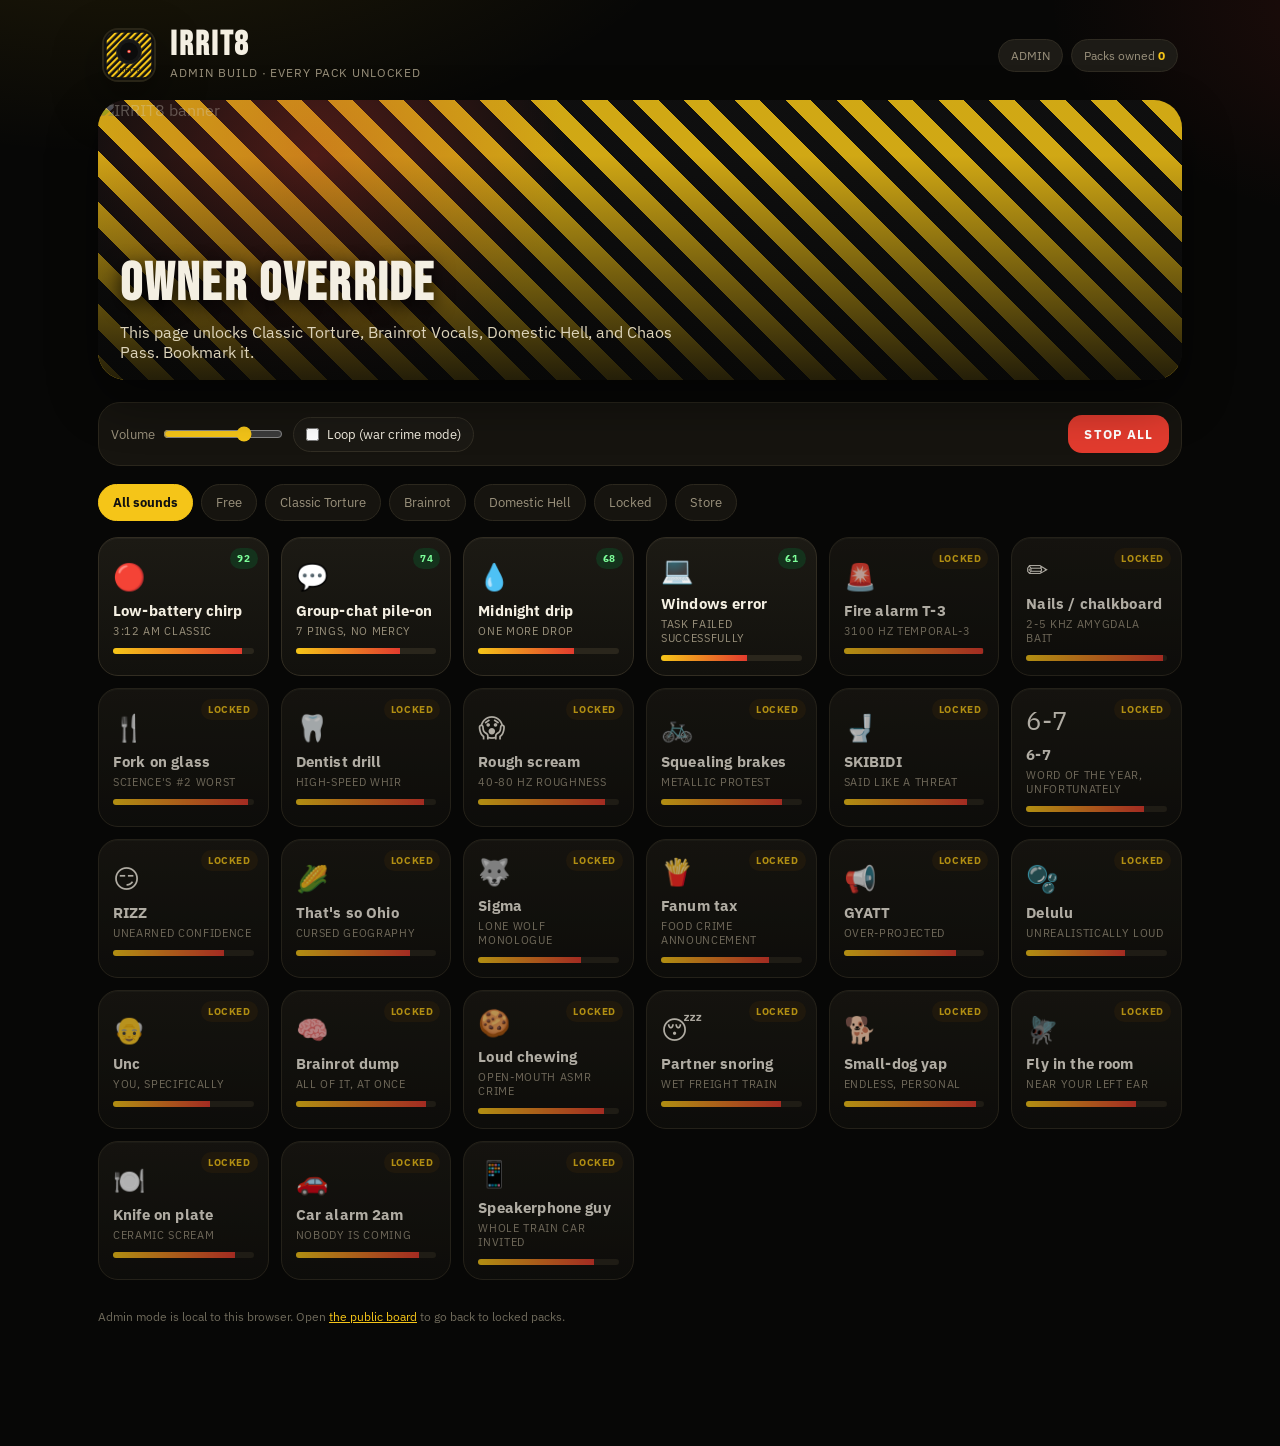
==== admin.html @ ddffb5dc "Add admin build that unlocks every sound pack" ====
<!DOCTYPE html>
<html lang="en">
<head>
  <meta charset="UTF-8" />
  <meta name="viewport" content="width=device-width, initial-scale=1" />
  <title>IRRIT8 Admin — all sounds unlocked</title>
  <meta name="description" content="Admin build of IRRIT8. Every sound pack is unlocked." />
  <meta name="robots" content="noindex" />
  <link rel="icon" href="assets/icon.svg" />
  <link rel="preconnect" href="https://fonts.googleapis.com" />
  <link rel="preconnect" href="https://fonts.gstatic.com" crossorigin />
  <link href="https://fonts.googleapis.com/css2?family=Bebas+Neue&family=IBM+Plex+Sans:wght@400;600;700&display=swap" rel="stylesheet" />
  <link rel="stylesheet" href="styles.css" />
</head>
<body>
  <div class="app">
    <header class="topbar">
      <img class="logo" src="assets/icon.svg" alt="IRRIT8 icon" />
      <div class="brand">
        <h1>IRRIT8</h1>
        <p>Admin build · every pack unlocked</p>
      </div>
      <div class="top-actions">
        <div class="pill admin-pill" id="adminBadge">ADMIN</div>
        <div class="pill">Packs owned <strong id="ownedCount">4</strong></div>
      </div>
    </header>

    <section class="hero">
      <img src="assets/hero.jpg" alt="IRRIT8 banner" />
      <div class="veil"></div>
      <div class="hero-copy">
        <h2>OWNER OVERRIDE</h2>
        <p>This page unlocks Classic Torture, Brainrot Vocals, Domestic Hell, and Chaos Pass. Bookmark it.</p>
      </div>
    </section>

    <div class="controls">
      <label class="ctrl">Volume <input id="vol" type="range" min="0" max="1" step="0.01" value="0.7" /></label>
      <label class="toggle"><input id="loop" type="checkbox" /> Loop (war crime mode)</label>
      <button class="panic" id="panic">STOP ALL</button>
    </div>

    <nav class="tabs">
      <button class="tab active" data-tab="all">All sounds</button>
      <button class="tab" data-tab="free">Free</button>
      <button class="tab" data-tab="classic">Classic Torture</button>
      <button class="tab" data-tab="brainrot">Brainrot</button>
      <button class="tab" data-tab="domestic">Domestic Hell</button>
      <button class="tab" data-tab="locked">Locked</button>
      <button class="tab" id="tab-store" data-view="store">Store</button>
    </nav>

    <main id="board" class="board">
      <div class="grid" id="grid"></div>
    </main>

    <section id="store" class="store">
      <div class="packs" id="packs"></div>
    </section>

    <p class="footnote">
      Admin mode is local to this browser. Open <a href="index.html?admin=0" style="color:#f5c518">the public board</a> to go back to locked packs.
    </p>
  </div>

  <div class="modal-bg" id="modalBg">
    <div class="modal">
      <h3 id="modalTitle">Unlock pack</h3>
      <p id="modalCopy"></p>
      <div class="pay-row">
        <input value="4242 4242 4242 4242" readonly />
      </div>
      <div class="pay-row">
        <input value="09 / 29" readonly />
        <input value="123" readonly />
      </div>
      <button class="confirm" id="confirmBuy">Pretend to pay</button>
      <button class="ghost" id="cancelBuy">Cancel</button>
    </div>
  </div>
  <div class="toast" id="toast"></div>
  <script>window.IRRIT8_ADMIN = true;</script>
  <script src="app.js"></script>
</body>
</html>
---- styles.css ----
:root {
  --bg: #070706;
  --bg-2: #11100c;
  --panel: #16140f;
  --ink: #f4efe2;
  --muted: #9a917c;
  --hazard: #f5c518;
  --hazard-2: #ff8a00;
  --blood: #e23b2e;
  --lock: #3a372e;
  --ok: #7dff9a;
  --shadow: 0 20px 50px rgba(0,0,0,.45);
  --radius: 22px;
  --font: "IBM Plex Sans", "Segoe UI", system-ui, sans-serif;
  --display: "Bebas Neue", "Oswald", "Impact", sans-serif;
}

* { box-sizing: border-box; margin: 0; padding: 0; }
html, body { min-height: 100%; background: var(--bg); color: var(--ink); font-family: var(--font); }
body {
  background:
    radial-gradient(1200px 600px at 10% -10%, rgba(245,197,24,.12), transparent 50%),
    radial-gradient(800px 500px at 110% 0%, rgba(226,59,46,.12), transparent 45%),
    var(--bg);
}
button, input { font-family: inherit; }
button { cursor: pointer; border: 0; background: none; color: inherit; }
img { max-width: 100%; display: block; }

.app { max-width: 1120px; margin: 0 auto; padding: 18px 18px 120px; }

.topbar {
  display: flex; align-items: center; gap: 14px;
  padding: 10px 4px 18px;
}
.logo {
  width: 54px; height: 54px; border-radius: 16px; object-fit: cover;
  box-shadow: var(--shadow); border: 2px solid #2a2618;
}
.brand h1 {
  font-family: var(--display); letter-spacing: .06em; font-size: 34px; line-height: .9;
}
.brand p { color: var(--muted); font-size: 12px; letter-spacing: .08em; text-transform: uppercase; margin-top: 4px; }
.top-actions { margin-left: auto; display: flex; gap: 8px; }
.pill {
  background: #1d1b16; border: 1px solid #2f2b22; border-radius: 999px;
  padding: 8px 12px; font-size: 12px; color: var(--muted);
}
.pill strong { color: var(--hazard); font-weight: 700; }

.hero {
  position: relative; overflow: hidden; border-radius: 28px;
  min-height: 220px; margin-bottom: 22px;
  box-shadow: var(--shadow);
  background:
    radial-gradient(circle at 20% 20%, rgba(226,59,46,.35), transparent 28%),
    repeating-linear-gradient(45deg, #f5c518 0 18px, #111 18px 36px);
}
.hero img { width: 100%; height: 280px; object-fit: cover; filter: saturate(1.05) contrast(1.05); opacity: .35; }
.hero .veil {
  position: absolute; inset: 0;
  background: linear-gradient(180deg, rgba(0,0,0,.15) 20%, rgba(7,7,6,.88) 100%);
}
.hero-copy { position: absolute; left: 22px; right: 22px; bottom: 18px; }
.hero-copy h2 {
  font-family: var(--display); font-size: clamp(28px, 6vw, 54px); letter-spacing: .04em;
  text-shadow: 0 6px 20px #000;
}
.hero-copy p { color: #ddd4bb; max-width: 560px; margin-top: 6px; }

.controls {
  display: flex; flex-wrap: wrap; gap: 10px; align-items: center;
  background: var(--panel); border: 1px solid #2a261c; border-radius: var(--radius);
  padding: 12px; margin-bottom: 18px;
}
.ctrl { display: flex; align-items: center; gap: 8px; color: var(--muted); font-size: 13px; }
input[type="range"] { accent-color: var(--hazard); width: 120px; }
.toggle {
  display: flex; align-items: center; gap: 8px; background: #1b1914;
  border: 1px solid #322e24; border-radius: 999px; padding: 8px 12px; font-size: 13px;
}
.toggle input { accent-color: var(--hazard); }
.panic {
  margin-left: auto; background: var(--blood); color: white; font-weight: 800;
  letter-spacing: .08em; text-transform: uppercase; padding: 10px 16px; border-radius: 14px;
}
.panic:active { transform: scale(.97); }

.tabs {
  display: flex; gap: 8px; margin: 8px 0 16px; overflow-x: auto;
}
.tab {
  background: #16140f; border: 1px solid #2c281e; border-radius: 999px;
  padding: 9px 14px; font-size: 13px; color: var(--muted); white-space: nowrap;
}
.tab.active { background: var(--hazard); color: #111; font-weight: 800; border-color: var(--hazard); }

.grid {
  display: grid; grid-template-columns: repeat(auto-fill, minmax(150px, 1fr));
  gap: 12px;
}

.pad {
  position: relative; background: linear-gradient(180deg, #1c1a14, #12110d);
  border: 1px solid #322d22; border-radius: 20px; min-height: 132px;
  padding: 14px; text-align: left; overflow: hidden;
  box-shadow: inset 0 1px 0 rgba(255,255,255,.04);
  transition: transform .12s ease, border-color .12s ease;
}
.pad:hover { border-color: #5a4f2e; transform: translateY(-2px); }
.pad.playing {
  border-color: var(--hazard);
  box-shadow: 0 0 0 1px var(--hazard), 0 12px 30px rgba(245,197,24,.18);
  animation: pulse .18s linear infinite alternate;
}
.pad.locked { opacity: .72; }
.emoji { font-size: 26px; display: block; margin-bottom: 8px; }
.pad h3 { font-size: 15px; font-weight: 700; letter-spacing: .01em; }
.pad .meta { color: var(--muted); font-size: 11px; margin-top: 4px; text-transform: uppercase; letter-spacing: .06em; }
.rating {
  margin-top: 10px; height: 6px; background: #2a261c; border-radius: 99px; overflow: hidden;
}
.rating span { display: block; height: 100%; background: linear-gradient(90deg, var(--hazard), var(--blood)); }
.lock-badge, .owned-badge {
  position: absolute; top: 10px; right: 10px; font-size: 10px; font-weight: 800;
  letter-spacing: .06em; text-transform: uppercase; padding: 4px 7px; border-radius: 999px;
}
.lock-badge { background: #2b2110; color: var(--hazard); }
.owned-badge { background: #14321c; color: var(--ok); }

@keyframes pulse { from { filter: brightness(1); } to { filter: brightness(1.18); } }

.store { display: none; }
.store.show { display: block; }
.board.hide { display: none; }

.packs { display: grid; grid-template-columns: repeat(auto-fit, minmax(250px, 1fr)); gap: 16px; }
.pack {
  background: var(--panel); border: 1px solid #2c281e; border-radius: 24px; overflow: hidden;
  box-shadow: var(--shadow);
}
.pack img { width: 100%; height: 210px; object-fit: cover; object-position: center top; }
.pack-art {
  height: 150px; display: flex; align-items: flex-end; padding: 14px;
  font-family: var(--display); font-size: 28px; letter-spacing: .04em;
  color: #fff; text-shadow: 0 2px 10px #000;
}
.pack-art-classic { background: linear-gradient(160deg, #5a3a10, #1a1208 60%, #e23b2e); }
.pack-art-brainrot { background: linear-gradient(160deg, #6b2bff, #1a0828 55%, #00e5ff); }
.pack-art-domestic { background: linear-gradient(160deg, #c9a227, #1c1608 60%, #6b4a16); }
.pack-art-chaos { background: linear-gradient(160deg, #f5c518, #111 50%, #e23b2e); }
.pack-body { padding: 16px; }
.pack-body h3 { font-family: var(--display); font-size: 28px; letter-spacing: .04em; }
.price { color: var(--hazard); font-weight: 800; font-size: 22px; margin: 6px 0 10px; }
.pack-body p { color: var(--muted); font-size: 14px; line-height: 1.45; }
.buy, .owned {
  margin-top: 14px; width: 100%; border-radius: 14px; padding: 12px; font-weight: 800;
  letter-spacing: .06em; text-transform: uppercase;
}
.buy { background: var(--hazard); color: #14110a; }
.buy:hover { filter: brightness(1.06); }
.owned { background: #1c2a1e; color: var(--ok); border: 1px solid #2a4a32; }

.modal-bg {
  position: fixed; inset: 0; background: rgba(0,0,0,.72); display: none;
  align-items: center; justify-content: center; z-index: 40; padding: 18px;
}
.modal-bg.show { display: flex; }
.modal {
  width: min(420px, 100%); background: #16140f; border: 1px solid #3a3426;
  border-radius: 24px; padding: 22px; box-shadow: var(--shadow);
}
.modal h3 { font-family: var(--display); font-size: 32px; letter-spacing: .04em; }
.modal p { color: var(--muted); margin: 8px 0 16px; }
.pay-row { display: flex; gap: 8px; margin-bottom: 10px; }
.pay-row input {
  flex: 1; background: #0e0d0a; border: 1px solid #322d22; color: var(--ink);
  border-radius: 12px; padding: 12px;
}
.confirm { width: 100%; background: var(--hazard); color: #111; font-weight: 800; padding: 12px; border-radius: 12px; text-transform: uppercase; letter-spacing: .06em; }
.ghost { width: 100%; margin-top: 8px; color: var(--muted); padding: 8px; }

.toast {
  position: fixed; left: 50%; bottom: 24px; transform: translateX(-50%) translateY(20px);
  background: #1c1a14; border: 1px solid #3d3728; color: var(--ink);
  padding: 10px 14px; border-radius: 999px; opacity: 0; pointer-events: none;
  transition: .25s ease; z-index: 50;
}
.toast.show { opacity: 1; transform: translateX(-50%) translateY(0); }

.footnote {
  margin-top: 28px; color: #6f6a5b; font-size: 12px; line-height: 1.5;
}
.footnote strong { color: #9a917c; }

@media (max-width: 640px) {
  .hero img { height: 220px; }
  .panic { margin-left: 0; width: 100%; }
  .controls { align-items: stretch; }
}
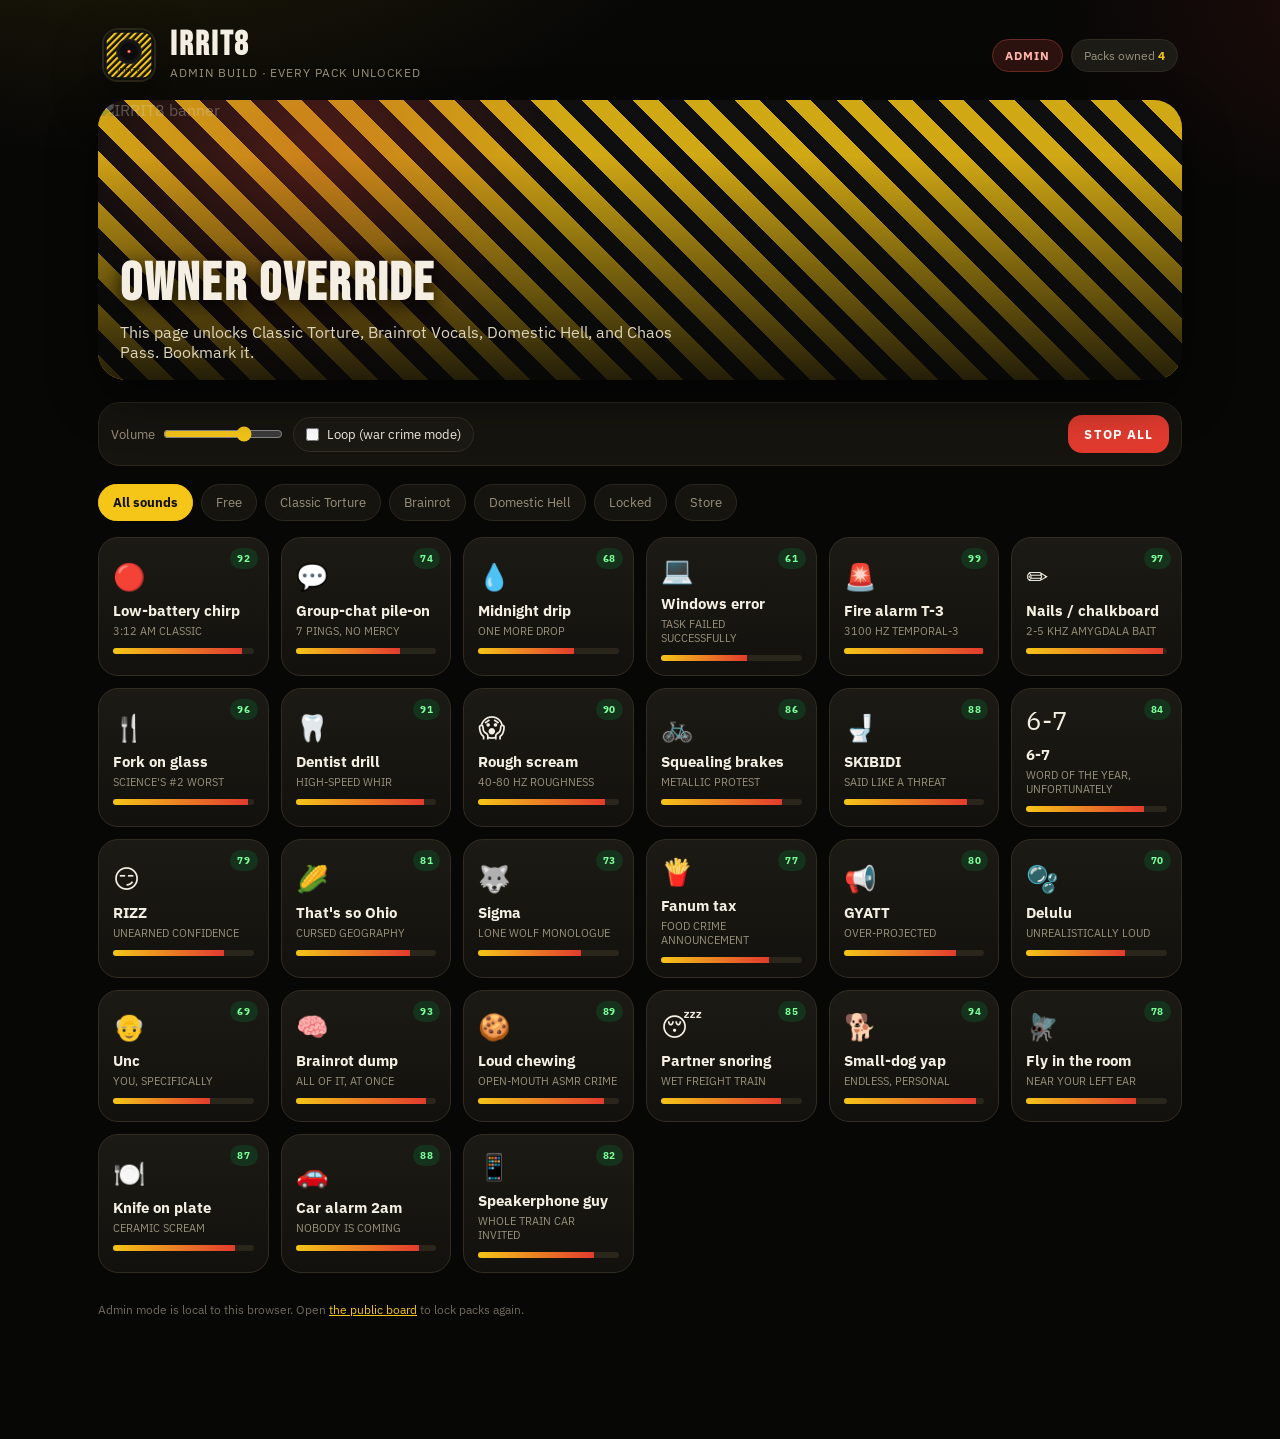
==== commit 8926ad2d: "Unlock all packs in the admin build" ====
--- a/admin.html
+++ b/admin.html
@@ -4,7 +4,6 @@
   <meta charset="UTF-8" />
   <meta name="viewport" content="width=device-width, initial-scale=1" />
   <title>IRRIT8 Admin — all sounds unlocked</title>
-  <meta name="description" content="Admin build of IRRIT8. Every sound pack is unlocked." />
   <meta name="robots" content="noindex" />
   <link rel="icon" href="assets/icon.svg" />
   <link rel="preconnect" href="https://fonts.googleapis.com" />
@@ -25,7 +24,6 @@
         <div class="pill">Packs owned <strong id="ownedCount">4</strong></div>
       </div>
     </header>
-
     <section class="hero">
       <img src="assets/hero.jpg" alt="IRRIT8 banner" />
       <div class="veil"></div>
@@ -34,13 +32,11 @@
         <p>This page unlocks Classic Torture, Brainrot Vocals, Domestic Hell, and Chaos Pass. Bookmark it.</p>
       </div>
     </section>
-
     <div class="controls">
       <label class="ctrl">Volume <input id="vol" type="range" min="0" max="1" step="0.01" value="0.7" /></label>
       <label class="toggle"><input id="loop" type="checkbox" /> Loop (war crime mode)</label>
       <button class="panic" id="panic">STOP ALL</button>
     </div>
-
     <nav class="tabs">
       <button class="tab active" data-tab="all">All sounds</button>
       <button class="tab" data-tab="free">Free</button>
@@ -50,31 +46,16 @@
       <button class="tab" data-tab="locked">Locked</button>
       <button class="tab" id="tab-store" data-view="store">Store</button>
     </nav>
-
-    <main id="board" class="board">
-      <div class="grid" id="grid"></div>
-    </main>
-
-    <section id="store" class="store">
-      <div class="packs" id="packs"></div>
-    </section>
-
-    <p class="footnote">
-      Admin mode is local to this browser. Open <a href="index.html?admin=0" style="color:#f5c518">the public board</a> to go back to locked packs.
-    </p>
+    <main id="board" class="board"><div class="grid" id="grid"></div></main>
+    <section id="store" class="store"><div class="packs" id="packs"></div></section>
+    <p class="footnote">Admin mode is local to this browser. Open <a href="index.html?admin=0" style="color:#f5c518">the public board</a> to lock packs again.</p>
   </div>
-
   <div class="modal-bg" id="modalBg">
     <div class="modal">
       <h3 id="modalTitle">Unlock pack</h3>
       <p id="modalCopy"></p>
-      <div class="pay-row">
-        <input value="4242 4242 4242 4242" readonly />
-      </div>
-      <div class="pay-row">
-        <input value="09 / 29" readonly />
-        <input value="123" readonly />
-      </div>
+      <div class="pay-row"><input value="4242 4242 4242 4242" readonly /></div>
+      <div class="pay-row"><input value="09 / 29" readonly /><input value="123" readonly /></div>
       <button class="confirm" id="confirmBuy">Pretend to pay</button>
       <button class="ghost" id="cancelBuy">Cancel</button>
     </div>
@@ -82,5 +63,6 @@
   <div class="toast" id="toast"></div>
   <script>window.IRRIT8_ADMIN = true;</script>
   <script src="app.js"></script>
+  <script src="admin-override.js"></script>
 </body>
 </html>
--- a/styles.css
+++ b/styles.css
@@ -26,125 +26,52 @@
 button, input { font-family: inherit; }
 button { cursor: pointer; border: 0; background: none; color: inherit; }
 img { max-width: 100%; display: block; }
-
 .app { max-width: 1120px; margin: 0 auto; padding: 18px 18px 120px; }
-
-.topbar {
-  display: flex; align-items: center; gap: 14px;
-  padding: 10px 4px 18px;
-}
-.logo {
-  width: 54px; height: 54px; border-radius: 16px; object-fit: cover;
-  box-shadow: var(--shadow); border: 2px solid #2a2618;
-}
-.brand h1 {
-  font-family: var(--display); letter-spacing: .06em; font-size: 34px; line-height: .9;
-}
+.topbar { display: flex; align-items: center; gap: 14px; padding: 10px 4px 18px; }
+.logo { width: 54px; height: 54px; border-radius: 16px; object-fit: cover; box-shadow: var(--shadow); border: 2px solid #2a2618; }
+.brand h1 { font-family: var(--display); letter-spacing: .06em; font-size: 34px; line-height: .9; }
 .brand p { color: var(--muted); font-size: 12px; letter-spacing: .08em; text-transform: uppercase; margin-top: 4px; }
 .top-actions { margin-left: auto; display: flex; gap: 8px; }
-.pill {
-  background: #1d1b16; border: 1px solid #2f2b22; border-radius: 999px;
-  padding: 8px 12px; font-size: 12px; color: var(--muted);
-}
+.pill { background: #1d1b16; border: 1px solid #2f2b22; border-radius: 999px; padding: 8px 12px; font-size: 12px; color: var(--muted); }
 .pill strong { color: var(--hazard); font-weight: 700; }
-
+.admin-pill { background: #2b120f; border-color: #6a2a22; color: #ffb4ab; letter-spacing: .08em; font-weight: 800; }
 .hero {
-  position: relative; overflow: hidden; border-radius: 28px;
-  min-height: 220px; margin-bottom: 22px;
-  box-shadow: var(--shadow);
-  background:
-    radial-gradient(circle at 20% 20%, rgba(226,59,46,.35), transparent 28%),
-    repeating-linear-gradient(45deg, #f5c518 0 18px, #111 18px 36px);
+  position: relative; overflow: hidden; border-radius: 28px; min-height: 220px; margin-bottom: 22px; box-shadow: var(--shadow);
+  background: radial-gradient(circle at 20% 20%, rgba(226,59,46,.35), transparent 28%), repeating-linear-gradient(45deg, #f5c518 0 18px, #111 18px 36px);
 }
 .hero img { width: 100%; height: 280px; object-fit: cover; filter: saturate(1.05) contrast(1.05); opacity: .35; }
-.hero .veil {
-  position: absolute; inset: 0;
-  background: linear-gradient(180deg, rgba(0,0,0,.15) 20%, rgba(7,7,6,.88) 100%);
-}
+.hero .veil { position: absolute; inset: 0; background: linear-gradient(180deg, rgba(0,0,0,.15) 20%, rgba(7,7,6,.88) 100%); }
 .hero-copy { position: absolute; left: 22px; right: 22px; bottom: 18px; }
-.hero-copy h2 {
-  font-family: var(--display); font-size: clamp(28px, 6vw, 54px); letter-spacing: .04em;
-  text-shadow: 0 6px 20px #000;
-}
+.hero-copy h2 { font-family: var(--display); font-size: clamp(28px, 6vw, 54px); letter-spacing: .04em; text-shadow: 0 6px 20px #000; }
 .hero-copy p { color: #ddd4bb; max-width: 560px; margin-top: 6px; }
-
-.controls {
-  display: flex; flex-wrap: wrap; gap: 10px; align-items: center;
-  background: var(--panel); border: 1px solid #2a261c; border-radius: var(--radius);
-  padding: 12px; margin-bottom: 18px;
-}
+.controls { display: flex; flex-wrap: wrap; gap: 10px; align-items: center; background: var(--panel); border: 1px solid #2a261c; border-radius: var(--radius); padding: 12px; margin-bottom: 18px; }
 .ctrl { display: flex; align-items: center; gap: 8px; color: var(--muted); font-size: 13px; }
 input[type="range"] { accent-color: var(--hazard); width: 120px; }
-.toggle {
-  display: flex; align-items: center; gap: 8px; background: #1b1914;
-  border: 1px solid #322e24; border-radius: 999px; padding: 8px 12px; font-size: 13px;
-}
+.toggle { display: flex; align-items: center; gap: 8px; background: #1b1914; border: 1px solid #322e24; border-radius: 999px; padding: 8px 12px; font-size: 13px; }
 .toggle input { accent-color: var(--hazard); }
-.panic {
-  margin-left: auto; background: var(--blood); color: white; font-weight: 800;
-  letter-spacing: .08em; text-transform: uppercase; padding: 10px 16px; border-radius: 14px;
-}
-.panic:active { transform: scale(.97); }
-
-.tabs {
-  display: flex; gap: 8px; margin: 8px 0 16px; overflow-x: auto;
-}
-.tab {
-  background: #16140f; border: 1px solid #2c281e; border-radius: 999px;
-  padding: 9px 14px; font-size: 13px; color: var(--muted); white-space: nowrap;
-}
+.panic { margin-left: auto; background: var(--blood); color: white; font-weight: 800; letter-spacing: .08em; text-transform: uppercase; padding: 10px 16px; border-radius: 14px; }
+.tabs { display: flex; gap: 8px; margin: 8px 0 16px; overflow-x: auto; }
+.tab { background: #16140f; border: 1px solid #2c281e; border-radius: 999px; padding: 9px 14px; font-size: 13px; color: var(--muted); white-space: nowrap; }
 .tab.active { background: var(--hazard); color: #111; font-weight: 800; border-color: var(--hazard); }
-
-.grid {
-  display: grid; grid-template-columns: repeat(auto-fill, minmax(150px, 1fr));
-  gap: 12px;
-}
-
-.pad {
-  position: relative; background: linear-gradient(180deg, #1c1a14, #12110d);
-  border: 1px solid #322d22; border-radius: 20px; min-height: 132px;
-  padding: 14px; text-align: left; overflow: hidden;
-  box-shadow: inset 0 1px 0 rgba(255,255,255,.04);
-  transition: transform .12s ease, border-color .12s ease;
-}
-.pad:hover { border-color: #5a4f2e; transform: translateY(-2px); }
-.pad.playing {
-  border-color: var(--hazard);
-  box-shadow: 0 0 0 1px var(--hazard), 0 12px 30px rgba(245,197,24,.18);
-  animation: pulse .18s linear infinite alternate;
-}
+.grid { display: grid; grid-template-columns: repeat(auto-fill, minmax(150px, 1fr)); gap: 12px; }
+.pad { position: relative; background: linear-gradient(180deg, #1c1a14, #12110d); border: 1px solid #322d22; border-radius: 20px; min-height: 132px; padding: 14px; text-align: left; overflow: hidden; }
+.pad.playing { border-color: var(--hazard); animation: pulse .18s linear infinite alternate; }
 .pad.locked { opacity: .72; }
 .emoji { font-size: 26px; display: block; margin-bottom: 8px; }
-.pad h3 { font-size: 15px; font-weight: 700; letter-spacing: .01em; }
-.pad .meta { color: var(--muted); font-size: 11px; margin-top: 4px; text-transform: uppercase; letter-spacing: .06em; }
-.rating {
-  margin-top: 10px; height: 6px; background: #2a261c; border-radius: 99px; overflow: hidden;
-}
+.pad h3 { font-size: 15px; font-weight: 700; }
+.pad .meta { color: var(--muted); font-size: 11px; margin-top: 4px; text-transform: uppercase; }
+.rating { margin-top: 10px; height: 6px; background: #2a261c; border-radius: 99px; overflow: hidden; }
 .rating span { display: block; height: 100%; background: linear-gradient(90deg, var(--hazard), var(--blood)); }
-.lock-badge, .owned-badge {
-  position: absolute; top: 10px; right: 10px; font-size: 10px; font-weight: 800;
-  letter-spacing: .06em; text-transform: uppercase; padding: 4px 7px; border-radius: 999px;
-}
+.lock-badge, .owned-badge { position: absolute; top: 10px; right: 10px; font-size: 10px; font-weight: 800; letter-spacing: .06em; text-transform: uppercase; padding: 4px 7px; border-radius: 999px; }
 .lock-badge { background: #2b2110; color: var(--hazard); }
 .owned-badge { background: #14321c; color: var(--ok); }
-
 @keyframes pulse { from { filter: brightness(1); } to { filter: brightness(1.18); } }
-
 .store { display: none; }
 .store.show { display: block; }
 .board.hide { display: none; }
-
 .packs { display: grid; grid-template-columns: repeat(auto-fit, minmax(250px, 1fr)); gap: 16px; }
-.pack {
-  background: var(--panel); border: 1px solid #2c281e; border-radius: 24px; overflow: hidden;
-  box-shadow: var(--shadow);
-}
-.pack img { width: 100%; height: 210px; object-fit: cover; object-position: center top; }
-.pack-art {
-  height: 150px; display: flex; align-items: flex-end; padding: 14px;
-  font-family: var(--display); font-size: 28px; letter-spacing: .04em;
-  color: #fff; text-shadow: 0 2px 10px #000;
-}
+.pack { background: var(--panel); border: 1px solid #2c281e; border-radius: 24px; overflow: hidden; box-shadow: var(--shadow); }
+.pack-art { height: 150px; display: flex; align-items: flex-end; padding: 14px; font-family: var(--display); font-size: 28px; letter-spacing: .04em; color: #fff; text-shadow: 0 2px 10px #000; }
 .pack-art-classic { background: linear-gradient(160deg, #5a3a10, #1a1208 60%, #e23b2e); }
 .pack-art-brainrot { background: linear-gradient(160deg, #6b2bff, #1a0828 55%, #00e5ff); }
 .pack-art-domestic { background: linear-gradient(160deg, #c9a227, #1c1608 60%, #6b4a16); }
@@ -153,48 +80,19 @@
 .pack-body h3 { font-family: var(--display); font-size: 28px; letter-spacing: .04em; }
 .price { color: var(--hazard); font-weight: 800; font-size: 22px; margin: 6px 0 10px; }
 .pack-body p { color: var(--muted); font-size: 14px; line-height: 1.45; }
-.buy, .owned {
-  margin-top: 14px; width: 100%; border-radius: 14px; padding: 12px; font-weight: 800;
-  letter-spacing: .06em; text-transform: uppercase;
-}
+.buy, .owned { margin-top: 14px; width: 100%; border-radius: 14px; padding: 12px; font-weight: 800; letter-spacing: .06em; text-transform: uppercase; }
 .buy { background: var(--hazard); color: #14110a; }
-.buy:hover { filter: brightness(1.06); }
 .owned { background: #1c2a1e; color: var(--ok); border: 1px solid #2a4a32; }
-
-.modal-bg {
-  position: fixed; inset: 0; background: rgba(0,0,0,.72); display: none;
-  align-items: center; justify-content: center; z-index: 40; padding: 18px;
-}
+.modal-bg { position: fixed; inset: 0; background: rgba(0,0,0,.72); display: none; align-items: center; justify-content: center; z-index: 40; padding: 18px; }
 .modal-bg.show { display: flex; }
-.modal {
-  width: min(420px, 100%); background: #16140f; border: 1px solid #3a3426;
-  border-radius: 24px; padding: 22px; box-shadow: var(--shadow);
-}
+.modal { width: min(420px, 100%); background: #16140f; border: 1px solid #3a3426; border-radius: 24px; padding: 22px; }
 .modal h3 { font-family: var(--display); font-size: 32px; letter-spacing: .04em; }
 .modal p { color: var(--muted); margin: 8px 0 16px; }
 .pay-row { display: flex; gap: 8px; margin-bottom: 10px; }
-.pay-row input {
-  flex: 1; background: #0e0d0a; border: 1px solid #322d22; color: var(--ink);
-  border-radius: 12px; padding: 12px;
-}
-.confirm { width: 100%; background: var(--hazard); color: #111; font-weight: 800; padding: 12px; border-radius: 12px; text-transform: uppercase; letter-spacing: .06em; }
+.pay-row input { flex: 1; background: #0e0d0a; border: 1px solid #322d22; color: var(--ink); border-radius: 12px; padding: 12px; }
+.confirm { width: 100%; background: var(--hazard); color: #111; font-weight: 800; padding: 12px; border-radius: 12px; text-transform: uppercase; }
 .ghost { width: 100%; margin-top: 8px; color: var(--muted); padding: 8px; }
-
-.toast {
-  position: fixed; left: 50%; bottom: 24px; transform: translateX(-50%) translateY(20px);
-  background: #1c1a14; border: 1px solid #3d3728; color: var(--ink);
-  padding: 10px 14px; border-radius: 999px; opacity: 0; pointer-events: none;
-  transition: .25s ease; z-index: 50;
-}
+.toast { position: fixed; left: 50%; bottom: 24px; transform: translateX(-50%) translateY(20px); background: #1c1a14; border: 1px solid #3d3728; color: var(--ink); padding: 10px 14px; border-radius: 999px; opacity: 0; pointer-events: none; transition: .25s ease; z-index: 50; }
 .toast.show { opacity: 1; transform: translateX(-50%) translateY(0); }
-
-.footnote {
-  margin-top: 28px; color: #6f6a5b; font-size: 12px; line-height: 1.5;
-}
-.footnote strong { color: #9a917c; }
-
-@media (max-width: 640px) {
-  .hero img { height: 220px; }
-  .panic { margin-left: 0; width: 100%; }
-  .controls { align-items: stretch; }
-}
+.footnote { margin-top: 28px; color: #6f6a5b; font-size: 12px; line-height: 1.5; }
+@media (max-width: 640px) { .hero img { height: 220px; } .panic { margin-left: 0; width: 100%; } }
